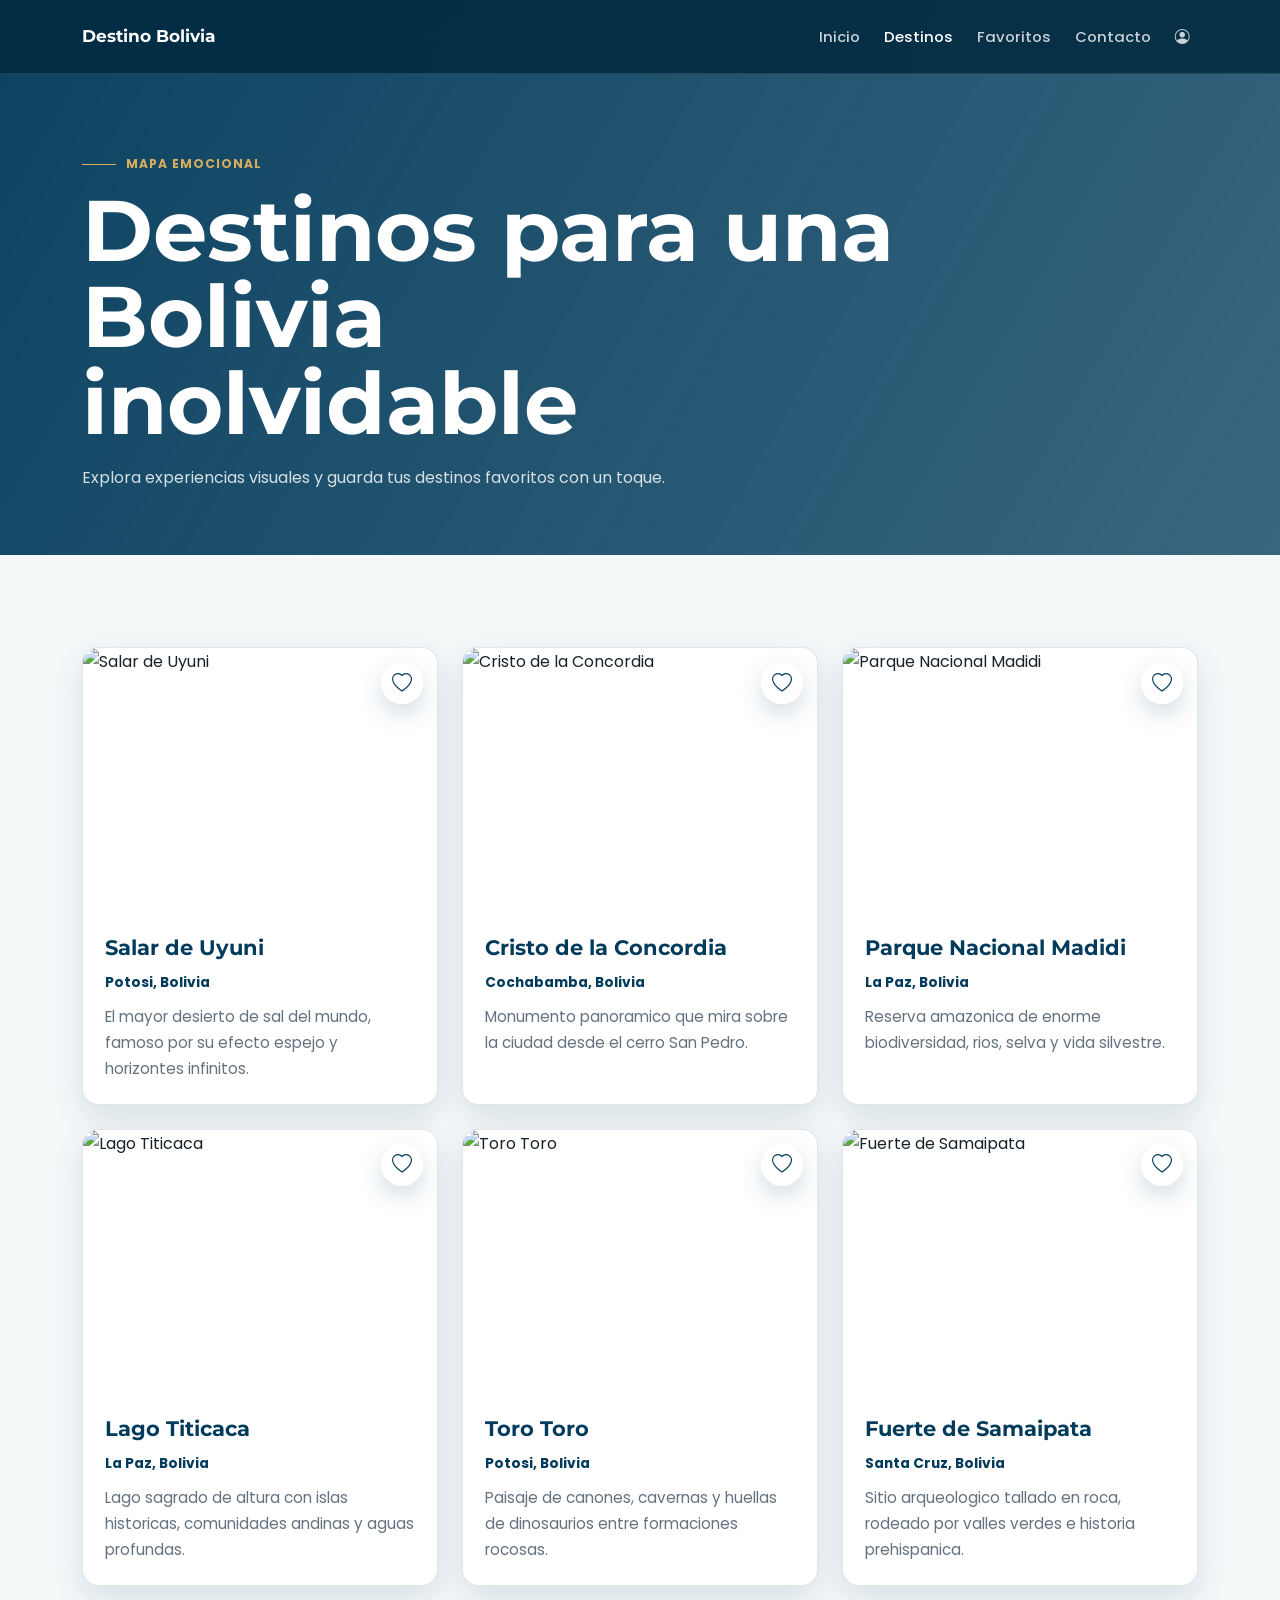
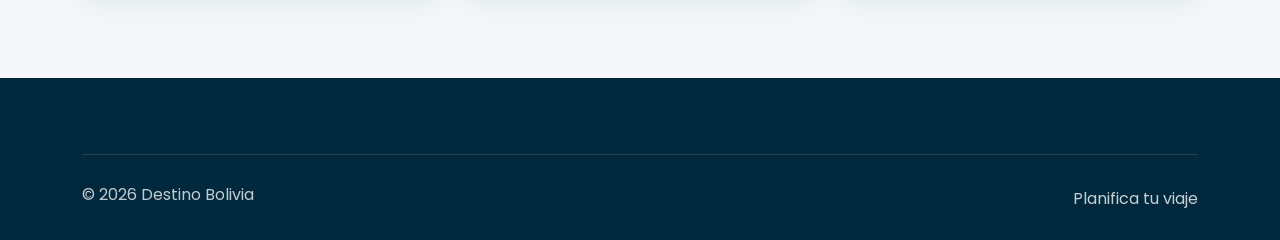
==== destinos.html @ abcbc20e "segundo comit" ====
<!DOCTYPE html>
<html lang="es">
<head>
  <meta charset="UTF-8">
  <meta name="viewport" content="width=device-width, initial-scale=1.0">
  <meta name="description" content="Grid responsive de destinos turisticos en Bolivia.">
  <title>Destinos | Destino Bolivia</title>
  <link rel="preconnect" href="https://fonts.googleapis.com">
  <link rel="preconnect" href="https://fonts.gstatic.com" crossorigin>
  <link href="https://fonts.googleapis.com/css2?family=Montserrat:wght@500;600;700&family=Poppins:wght@300;400;500;600;700&display=swap" rel="stylesheet">
  <link href="https://cdn.jsdelivr.net/npm/bootstrap@5.3.3/dist/css/bootstrap.min.css" rel="stylesheet">
  <link href="https://cdn.jsdelivr.net/npm/bootstrap-icons@1.11.3/font/bootstrap-icons.min.css" rel="stylesheet">
  <link rel="stylesheet" href="css/style.css">
  <link rel="stylesheet" href="css/animations.css">
  <link rel="stylesheet" href="css/responsive.css">
</head>
<body>
  <header class="site-header">
    <nav class="navbar navbar-expand-lg navbar-dark site-nav fixed-top" data-bs-theme="dark">
      <div class="container">
        <a class="navbar-brand site-nav__brand" href="index.html">Destino Bolivia</a>
        <button class="navbar-toggler site-nav__toggle" type="button" data-bs-toggle="collapse" data-bs-target="#mainNavbar" aria-controls="mainNavbar" aria-expanded="false" aria-label="Abrir navegacion">
          <span class="navbar-toggler-icon"></span>
        </button>
        <div class="collapse navbar-collapse site-nav__menu" id="mainNavbar">
          <ul class="navbar-nav ms-auto align-items-lg-center gap-lg-2">
            <li class="nav-item"><a class="nav-link" href="index.html">Inicio</a></li>
            <li class="nav-item"><a class="nav-link" href="destinos.html">Destinos</a></li>
            <li class="nav-item"><a class="nav-link" href="favoritos.html">Favoritos</a></li>
            <li class="nav-item"><a class="nav-link" href="contacto.html">Contacto</a></li>
            <li class="nav-item">
              <button class="nav-link nav-user-button js-login-trigger" type="button" data-bs-toggle="modal" data-bs-target="#loginModal" aria-label="Iniciar sesion">
                <i class="bi bi-person-circle" aria-hidden="true"></i>
              </button>
            </li>
          </ul>
        </div>
      </div>
    </nav>
  </header>

  <main>
    <section class="page-hero page-hero--destinations">
      <div class="container">
        <span class="section-kicker">Mapa emocional</span>
        <h1 class="page-hero__title">Destinos para una Bolivia inolvidable</h1>
        <p class="page-hero__text">Explora experiencias visuales y guarda tus destinos favoritos con un toque.</p>
      </div>
    </section>

    <section class="section section--soft">
      <div class="container">
        <div class="row g-4">
          <div class="col-12 col-sm-6 col-xl-4">
            <article class="destination-card" data-destination-id="salar-uyuni">
              <button class="btn-icon js-favorite" type="button" data-destination-id="salar-uyuni" data-destination-name="Salar de Uyuni" aria-label="Agregar Salar de Uyuni a favoritos" aria-pressed="false">
                <i class="bi bi-heart" aria-hidden="true"></i>
              </button>
              <img class="destination-card__image" src="https://images.unsplash.com/photo-1547234935-80c7145ec969?auto=format&fit=crop&w=900&q=80" alt="Salar de Uyuni">
              <div class="destination-card__body">
                <h2 class="destination-card__title">Salar de Uyuni</h2>
                <p class="destination-card__location">Potosi, Bolivia</p>
                <p class="destination-card__text">El mayor desierto de sal del mundo, famoso por su efecto espejo y horizontes infinitos.</p>
              </div>
            </article>
          </div>

          <div class="col-12 col-sm-6 col-xl-4">
            <article class="destination-card" data-destination-id="cristo-concordia">
              <button class="btn-icon js-favorite" type="button" data-destination-id="cristo-concordia" data-destination-name="Cristo de la Concordia" aria-label="Agregar Cristo de la Concordia a favoritos" aria-pressed="false">
                <i class="bi bi-heart" aria-hidden="true"></i>
              </button>
              <img class="destination-card__image" src="https://images.unsplash.com/photo-1599930113854-d6d7fd521f10?auto=format&fit=crop&w=900&q=80" alt="Cristo de la Concordia">
              <div class="destination-card__body">
                <h2 class="destination-card__title">Cristo de la Concordia</h2>
                <p class="destination-card__location">Cochabamba, Bolivia</p>
                <p class="destination-card__text">Monumento panoramico que mira sobre la ciudad desde el cerro San Pedro.</p>
              </div>
            </article>
          </div>

          <div class="col-12 col-sm-6 col-xl-4">
            <article class="destination-card" data-destination-id="parque-madidi">
              <button class="btn-icon js-favorite" type="button" data-destination-id="parque-madidi" data-destination-name="Parque Nacional Madidi" aria-label="Agregar Parque Nacional Madidi a favoritos" aria-pressed="false">
                <i class="bi bi-heart" aria-hidden="true"></i>
              </button>
              <img class="destination-card__image" src="https://images.unsplash.com/photo-1441974231531-c6227db76b6e?auto=format&fit=crop&w=900&q=80" alt="Parque Nacional Madidi">
              <div class="destination-card__body">
                <h2 class="destination-card__title">Parque Nacional Madidi</h2>
                <p class="destination-card__location">La Paz, Bolivia</p>
                <p class="destination-card__text">Reserva amazonica de enorme biodiversidad, rios, selva y vida silvestre.</p>
              </div>
            </article>
          </div>

          <div class="col-12 col-sm-6 col-xl-4">
            <article class="destination-card" data-destination-id="lago-titicaca">
              <button class="btn-icon js-favorite" type="button" data-destination-id="lago-titicaca" data-destination-name="Lago Titicaca" aria-label="Agregar Lago Titicaca a favoritos" aria-pressed="false">
                <i class="bi bi-heart" aria-hidden="true"></i>
              </button>
              <img class="destination-card__image" src="https://images.unsplash.com/photo-1580619305218-8423a7ef79b4?auto=format&fit=crop&w=900&q=80" alt="Lago Titicaca">
              <div class="destination-card__body">
                <h2 class="destination-card__title">Lago Titicaca</h2>
                <p class="destination-card__location">La Paz, Bolivia</p>
                <p class="destination-card__text">Lago sagrado de altura con islas historicas, comunidades andinas y aguas profundas.</p>
              </div>
            </article>
          </div>

          <div class="col-12 col-sm-6 col-xl-4">
            <article class="destination-card" data-destination-id="toro-toro">
              <button class="btn-icon js-favorite" type="button" data-destination-id="toro-toro" data-destination-name="Toro Toro" aria-label="Agregar Toro Toro a favoritos" aria-pressed="false">
                <i class="bi bi-heart" aria-hidden="true"></i>
              </button>
              <img class="destination-card__image" src="https://images.unsplash.com/photo-1500534314209-a25ddb2bd429?auto=format&fit=crop&w=900&q=80" alt="Toro Toro">
              <div class="destination-card__body">
                <h2 class="destination-card__title">Toro Toro</h2>
                <p class="destination-card__location">Potosi, Bolivia</p>
                <p class="destination-card__text">Paisaje de canones, cavernas y huellas de dinosaurios entre formaciones rocosas.</p>
              </div>
            </article>
          </div>

          <div class="col-12 col-sm-6 col-xl-4">
            <article class="destination-card" data-destination-id="fuerte-samaipata">
              <button class="btn-icon js-favorite" type="button" data-destination-id="fuerte-samaipata" data-destination-name="Fuerte de Samaipata" aria-label="Agregar Fuerte de Samaipata a favoritos" aria-pressed="false">
                <i class="bi bi-heart" aria-hidden="true"></i>
              </button>
              <img class="destination-card__image" src="https://images.unsplash.com/photo-1519681393784-d120267933ba?auto=format&fit=crop&w=900&q=80" alt="Fuerte de Samaipata">
              <div class="destination-card__body">
                <h2 class="destination-card__title">Fuerte de Samaipata</h2>
                <p class="destination-card__location">Santa Cruz, Bolivia</p>
                <p class="destination-card__text">Sitio arqueologico tallado en roca, rodeado por valles verdes e historia prehispanica.</p>
              </div>
            </article>
          </div>
        </div>
      </div>
    </section>

  </main>

  <div class="modal fade" id="loginModal" tabindex="-1" aria-labelledby="loginModalLabel" aria-hidden="true">
    <div class="modal-dialog modal-dialog-centered">
      <div class="modal-content">
        <div class="modal-header">
          <h2 class="modal-title fs-5" id="loginModalLabel">Iniciar Sesión</h2>
          <button type="button" class="btn-close" data-bs-dismiss="modal" aria-label="Cerrar"></button>
        </div>
        <form class="modal-body">
          <div class="mb-3">
            <label class="form-label" for="loginUserDestinos">Nombre de usuario</label>
            <input class="form-control" type="text" id="loginUserDestinos" name="usuario" autocomplete="username" required>
          </div>
          <div>
            <label class="form-label" for="loginPasswordDestinos">Contraseña</label>
            <input class="form-control" type="password" id="loginPasswordDestinos" name="password" autocomplete="current-password" required>
          </div>
        </form>
        <div class="modal-footer">
          <button type="button" class="btn btn-outline-brand" data-bs-dismiss="modal">Cancelar</button>
          <button type="button" class="btn btn-brand" data-bs-dismiss="modal">Ingresar</button>
        </div>
      </div>
    </div>
  </div>

  <footer class="site-footer">
    <div class="container">
      <div class="site-footer__bottom">
        <span>&copy; 2026 Destino Bolivia</span>
        <a href="contacto.html">Planifica tu viaje</a>
      </div>
    </div>
  </footer>

  <script src="https://cdn.jsdelivr.net/npm/bootstrap@5.3.3/dist/js/bootstrap.bundle.min.js"></script>
  <script src="js/data.js"></script>
  <script src="js/app.js"></script>
  <script src="js/favoritos.js"></script>
</body>
</html>
---- css/style.css ----
:root {
  --color-primary: #023b5b;
  --color-primary-dark: #01283d;
  --color-turquoise: #62d6cf;
  --color-gold: #d7ad5d;
  --color-white: #ffffff;
  --color-ink: #18222b;
  --color-muted: #64727f;
  --color-soft: #f4f8f9;
  --color-border: rgba(2, 59, 91, 0.12);
  --font-body: "Poppins", sans-serif;
  --font-heading: "Montserrat", sans-serif;
  --shadow-soft: 0 18px 50px rgba(2, 59, 91, 0.14);
  --shadow-card: 0 12px 32px rgba(2, 59, 91, 0.12);
  --radius-sm: 8px;
  --radius-md: 16px;
  --radius-lg: 28px;
  --nav-height: 74px;
}

* {
  box-sizing: border-box;
}

html {
  scroll-behavior: smooth;
}

body {
  margin: 0;
  overflow-x: hidden;
  background: var(--color-white);
  color: var(--color-ink);
  font-family: var(--font-body);
  line-height: 1.7;
}

img {
  display: block;
  max-width: 100%;
}

a {
  color: inherit;
  text-decoration: none;
}

::selection {
  background: var(--color-turquoise);
  color: var(--color-primary-dark);
}

.section {
  padding: 72px 0;
}

.section--soft {
  background: var(--color-soft);
}

.section--gallery {
  background: linear-gradient(180deg, var(--color-white), #edf6f6);
}

.section__header {
  max-width: 760px;
  margin-bottom: 32px;
}

.section__title {
  margin: 0;
  color: var(--color-primary);
  font-family: var(--font-heading);
  font-size: clamp(2rem, 7vw, 4rem);
  font-weight: 700;
  line-height: 1.08;
}

.section__lead {
  margin: 16px 0 0;
  color: var(--color-muted);
  font-size: 1rem;
}

.section-kicker {
  display: inline-flex;
  align-items: center;
  gap: 10px;
  margin-bottom: 12px;
  color: var(--color-gold);
  font-size: 0.76rem;
  font-weight: 700;
  letter-spacing: 0.08em;
  text-transform: uppercase;
}

.section-kicker::before {
  width: 34px;
  height: 1px;
  background: currentColor;
  content: "";
}

.min-vh-60 {
  min-height: 60vh;
}

/* Navigation */
.site-nav {
  min-height: var(--nav-height);
  background: rgba(1, 40, 61, 0.82);
  border-bottom: 1px solid rgba(255, 255, 255, 0.12);
  backdrop-filter: blur(18px);
}

.site-nav__brand,
.site-footer__brand {
  color: var(--color-white);
  font-family: var(--font-heading);
  font-weight: 700;
}

.site-nav__brand {
  font-size: 1.05rem;
}

.site-nav .nav-link {
  color: rgba(255, 255, 255, 0.78);
  font-size: 0.93rem;
  font-weight: 500;
}

.site-nav .nav-link:hover,
.site-nav .nav-link.active {
  color: var(--color-white);
}

.site-nav--scrolled {
  background: rgba(1, 40, 61, 0.94);
  box-shadow: 0 10px 34px rgba(1, 40, 61, 0.22);
}

.site-nav__toggle {
  border-color: rgba(255, 255, 255, 0.28);
}

/* Buttons */
.btn {
  min-height: 44px;
  border-radius: 999px;
  font-weight: 700;
}

.btn-brand {
  border: 1px solid var(--color-turquoise);
  background: var(--color-turquoise);
  color: var(--color-primary-dark);
  box-shadow: 0 12px 28px rgba(98, 214, 207, 0.28);
}

.btn-brand:hover {
  border-color: var(--color-gold);
  background: var(--color-gold);
  color: var(--color-primary-dark);
}

.btn-glass {
  border: 1px solid rgba(255, 255, 255, 0.36);
  background: rgba(255, 255, 255, 0.12);
  color: var(--color-white);
  backdrop-filter: blur(12px);
}

.btn-glass:hover {
  background: rgba(255, 255, 255, 0.22);
  color: var(--color-white);
}

.btn-outline-brand {
  border: 1px solid var(--color-primary);
  color: var(--color-primary);
}

.btn-outline-brand:hover {
  background: var(--color-primary);
  color: var(--color-white);
}

.nav-user-button {
  display: inline-flex;
  align-items: center;
  justify-content: center;
  border: 0;
  background: transparent;
  font-size: 1.35rem;
}

.nav-user-button i {
  pointer-events: none;
}

.btn-icon {
  position: absolute;
  top: 14px;
  right: 14px;
  z-index: 2;
  display: grid;
  place-items: center;
  width: 42px;
  height: 42px;
  padding: 0;
  border: 0;
  border-radius: 50%;
  background: rgba(255, 255, 255, 0.92);
  color: var(--color-primary);
  box-shadow: 0 10px 24px rgba(2, 59, 91, 0.18);
  font-size: 1.25rem;
  line-height: 1;
  backdrop-filter: blur(10px);
}

.btn-icon.is-active {
  color: #d9273e;
}

.btn-icon i {
  pointer-events: none;
}

/* Hero */
.hero {
  position: relative;
  min-height: 100svh;
  display: grid;
  align-items: center;
  padding: calc(var(--nav-height) + 48px) 0 56px;
  color: var(--color-white);
  isolation: isolate;
}

.hero__media,
.hero__overlay {
  position: absolute;
  inset: 0;
  z-index: -2;
}

.hero__media {
  background-image: url("https://images.unsplash.com/photo-1547234935-80c7145ec969?auto=format&fit=crop&w=1800&q=80");
  background-position: center;
  background-size: cover;
}

.hero__overlay {
  z-index: -1;
  background:
    linear-gradient(90deg, rgba(1, 32, 48, 0.9) 0%, rgba(1, 32, 48, 0.58) 48%, rgba(1, 32, 48, 0.2) 100%),
    linear-gradient(180deg, rgba(1, 32, 48, 0.38), rgba(1, 32, 48, 0.7));
}

.hero__content {
  max-width: 820px;
}

.hero__title {
  margin: 0;
  font-family: var(--font-heading);
  font-size: clamp(2.7rem, 13vw, 6.8rem);
  font-weight: 700;
  line-height: 0.98;
}

.hero__text {
  max-width: 650px;
  margin: 24px 0 0;
  color: rgba(255, 255, 255, 0.82);
  font-size: clamp(1rem, 3.5vw, 1.2rem);
}

.hero__actions {
  display: flex;
  flex-wrap: wrap;
  gap: 12px;
  margin-top: 32px;
}

/* Cards */
.destination-card {
  position: relative;
  height: 100%;
  overflow: hidden;
  border: 1px solid var(--color-border);
  border-radius: var(--radius-md);
  background: var(--color-white);
  box-shadow: var(--shadow-card);
}

.destination-card__image {
  width: 100%;
  aspect-ratio: 4 / 3;
  object-fit: cover;
}

.destination-card__body {
  padding: 22px;
}

.destination-card__header {
  display: flex;
  align-items: flex-start;
  justify-content: space-between;
  gap: 14px;
}

.destination-card__tag {
  color: var(--color-gold);
  font-size: 0.76rem;
  font-weight: 700;
  text-transform: uppercase;
}

.destination-card__title {
  margin: 0 0 10px;
  color: var(--color-primary);
  font-family: var(--font-heading);
  font-size: 1.3rem;
  font-weight: 700;
}

.destination-card__location {
  margin: 0 0 10px;
  color: var(--color-primary);
  font-size: 0.86rem;
  font-weight: 700;
}

.destination-card__text {
  margin: 0;
  color: var(--color-muted);
  font-size: 0.95rem;
}

.destination-card__link {
  display: inline-flex;
  margin-top: 18px;
  color: var(--color-primary);
  font-weight: 700;
}

.destination-card__actions {
  display: flex;
  align-items: center;
  justify-content: space-between;
  gap: 12px;
  margin-top: 20px;
}

/* Informative blocks */
.glass-panel {
  border: 1px solid rgba(255, 255, 255, 0.48);
  background: rgba(255, 255, 255, 0.72);
  box-shadow: var(--shadow-soft);
  backdrop-filter: blur(18px);
}

.info-band {
  display: grid;
  gap: 28px;
  padding: 28px;
  border-radius: var(--radius-lg);
  background: var(--color-primary);
  color: var(--color-white);
  box-shadow: var(--shadow-soft);
}

.info-band .section__title,
.info-band .section__lead {
  color: var(--color-white);
}

.info-band__stats {
  display: grid;
  grid-template-columns: repeat(3, 1fr);
  gap: 12px;
}

.stat-item {
  min-width: 0;
  padding: 18px 12px;
  border: 1px solid rgba(255, 255, 255, 0.16);
  border-radius: var(--radius-sm);
  background: rgba(255, 255, 255, 0.08);
  text-align: center;
}

.stat-item strong {
  display: block;
  color: var(--color-turquoise);
  font-family: var(--font-heading);
  font-size: 1.7rem;
  line-height: 1;
}

.stat-item span {
  color: rgba(255, 255, 255, 0.78);
  font-size: 0.78rem;
}

.gallery-grid {
  display: grid;
  grid-template-columns: 1fr;
  gap: 14px;
}

.gallery-grid__item {
  width: 100%;
  min-height: 230px;
  border-radius: var(--radius-md);
  object-fit: cover;
  box-shadow: var(--shadow-card);
}

/* Inner pages */
.page-hero {
  padding: calc(var(--nav-height) + 72px) 0 64px;
  background:
    linear-gradient(120deg, rgba(2, 59, 91, 0.96), rgba(2, 59, 91, 0.78)),
    url("https://images.unsplash.com/photo-1544735716-392fe2489ffa?auto=format&fit=crop&w=1800&q=80") center / cover;
  color: var(--color-white);
}

.page-hero--compact {
  padding-bottom: 48px;
}

.page-hero__title {
  max-width: 820px;
  margin: 0;
  font-family: var(--font-heading);
  font-size: clamp(2.2rem, 10vw, 5.4rem);
  font-weight: 700;
  line-height: 1;
}

.page-hero__text {
  max-width: 680px;
  margin: 18px 0 0;
  color: rgba(255, 255, 255, 0.82);
}

.destinations-toolbar {
  display: flex;
  flex-direction: column;
  gap: 14px;
  justify-content: space-between;
  margin-bottom: 28px;
  padding: 18px;
  border-radius: var(--radius-md);
  color: var(--color-primary);
  font-weight: 700;
}

.detail-hero {
  position: relative;
  min-height: 72svh;
  display: grid;
  align-items: end;
  padding: calc(var(--nav-height) + 72px) 0 56px;
  color: var(--color-white);
  isolation: isolate;
}

.detail-hero__image {
  position: absolute;
  inset: 0;
  z-index: -2;
  background: url("https://images.unsplash.com/photo-1547234935-80c7145ec969?auto=format&fit=crop&w=1800&q=80") center / cover;
}

.detail-hero::after {
  position: absolute;
  inset: 0;
  z-index: -1;
  background: linear-gradient(180deg, rgba(1, 32, 48, 0.24), rgba(1, 32, 48, 0.92));
  content: "";
}

.detail-hero h1 {
  max-width: 800px;
  margin: 0;
  font-family: var(--font-heading);
  font-size: clamp(3rem, 13vw, 7rem);
  font-weight: 700;
  line-height: 0.95;
}

.detail-hero p {
  max-width: 620px;
  margin: 18px 0 0;
  color: rgba(255, 255, 255, 0.84);
}

.detail-gallery {
  display: grid;
  gap: 14px;
}

.detail-gallery__main,
.detail-gallery__thumbs img {
  width: 100%;
  border-radius: var(--radius-md);
  object-fit: cover;
  box-shadow: var(--shadow-card);
}

.detail-gallery__main {
  aspect-ratio: 4 / 3;
}

.detail-gallery__thumbs {
  display: grid;
  grid-template-columns: repeat(3, 1fr);
  gap: 10px;
}

.detail-gallery__thumbs img {
  aspect-ratio: 1 / 1;
}

.content-block,
.comments-shell,
.booking-card {
  margin-top: 28px;
  padding: 24px;
  border: 1px solid var(--color-border);
  border-radius: var(--radius-md);
  background: var(--color-white);
  box-shadow: var(--shadow-card);
}

.content-block h2,
.comments-shell h2,
.booking-card h2,
.favorites-shell h2 {
  color: var(--color-primary);
  font-family: var(--font-heading);
  font-weight: 700;
}

.feature-list {
  display: grid;
  gap: 14px;
  margin-top: 22px;
}

.feature-list__item {
  padding: 16px;
  border-radius: var(--radius-sm);
  background: var(--color-soft);
}

.feature-list__item strong,
.feature-list__item span {
  display: block;
}

.feature-list__item span,
.comments-shell__empty p,
.booking-card p,
.booking-card li {
  color: var(--color-muted);
}

.booking-card {
  position: sticky;
  top: calc(var(--nav-height) + 22px);
  margin-top: 0;
}

.booking-card ul {
  display: grid;
  gap: 10px;
  margin: 22px 0;
  padding-left: 20px;
}

.favorites-shell {
  display: grid;
  place-items: center;
  max-width: 820px;
  margin: 0 auto;
  padding: 44px 22px;
  border-radius: var(--radius-lg);
  text-align: center;
}

.favorites-shell__icon {
  display: grid;
  place-items: center;
  width: 70px;
  height: 70px;
  margin-bottom: 18px;
  border-radius: 50%;
  background: var(--color-primary);
  color: var(--color-turquoise);
  font-size: 2rem;
}

.favorites-shell p {
  max-width: 560px;
  color: var(--color-muted);
}

.favorites-list {
  display: grid;
  grid-template-columns: repeat(auto-fit, minmax(240px, 1fr));
  gap: 22px;
  width: 100%;
}

.favorite-card .btn {
  margin-top: 18px;
}

.contact-page {
  min-height: 100svh;
  display: grid;
  align-items: center;
  padding: calc(var(--nav-height) + 48px) 0 64px;
  background:
    linear-gradient(120deg, rgba(2, 59, 91, 0.96), rgba(2, 59, 91, 0.62)),
    url("https://images.unsplash.com/photo-1530789253388-582c481c54b0?auto=format&fit=crop&w=1800&q=80") center / cover;
}

.contact-page__intro {
  color: var(--color-white);
}

.contact-page__intro h1 {
  margin: 0;
  font-family: var(--font-heading);
  font-size: clamp(2.4rem, 11vw, 5.2rem);
  font-weight: 700;
  line-height: 1;
}

.contact-page__intro p {
  margin: 20px 0 0;
  color: rgba(255, 255, 255, 0.82);
}

.contact-page__meta {
  display: grid;
  gap: 8px;
  margin-top: 28px;
  color: rgba(255, 255, 255, 0.86);
  font-weight: 600;
}

.contact-form {
  padding: 22px;
  border-radius: var(--radius-md);
}

.contact-form .form-control,
.contact-form .form-select {
  min-height: 50px;
  border: 1px solid rgba(2, 59, 91, 0.14);
  border-radius: var(--radius-sm);
  color: var(--color-ink);
}

.contact-form .form-control:focus,
.contact-form .form-select:focus {
  border-color: var(--color-turquoise);
  box-shadow: 0 0 0 0.25rem rgba(98, 214, 207, 0.22);
}

.contact-form__status {
  min-height: 24px;
  margin: 16px 0 0;
  color: var(--color-primary);
  font-weight: 700;
}

/* Footer */
.site-footer {
  padding: 44px 0 28px;
  background: var(--color-primary-dark);
  color: rgba(255, 255, 255, 0.76);
}

.site-footer__grid {
  display: grid;
  gap: 28px;
}

.site-footer h3 {
  color: var(--color-white);
  font-family: var(--font-heading);
  font-size: 1rem;
}

.site-footer a {
  display: block;
  margin-top: 8px;
  color: rgba(255, 255, 255, 0.78);
}

.site-footer a:hover {
  color: var(--color-turquoise);
}

.site-footer__bottom {
  display: flex;
  flex-direction: column;
  gap: 8px;
  margin-top: 32px;
  padding-top: 22px;
  border-top: 1px solid rgba(255, 255, 255, 0.12);
}
---- css/animations.css ----
.btn,
.destination-card,
.destination-card__image,
.gallery-grid__item,
.site-nav .nav-link,
.js-favorite,
.js-remove-favorite {
  transition: transform 220ms ease, box-shadow 220ms ease, background-color 220ms ease, color 220ms ease, border-color 220ms ease, opacity 220ms ease;
}

.destination-card--interactive:hover,
.destination-card:hover {
  transform: translateY(-6px);
  box-shadow: 0 20px 52px rgba(2, 59, 91, 0.18);
}

.destination-card:hover .destination-card__image {
  transform: scale(1.035);
}

.btn:hover {
  transform: translateY(-2px);
}

.js-favorite:hover,
.js-remove-favorite:hover {
  transform: scale(1.12);
}

.js-favorite.is-active {
  animation: heartBeat 400ms ease;
}

@keyframes heartBeat {
  0%, 100% {
    transform: scale(1);
  }
  25% {
    transform: scale(1.15);
  }
  50% {
    transform: scale(1.05);
  }
}

.gallery-grid__item:hover {
  transform: translateY(-4px);
}

.reveal-up {
  animation: revealUp 760ms ease both;
}

@keyframes revealUp {
  from {
    transform: translateY(22px);
    opacity: 0;
  }

  to {
    transform: translateY(0);
    opacity: 1;
  }
}

@media (prefers-reduced-motion: reduce) {
  *,
  *::before,
  *::after {
    animation-duration: 0.01ms !important;
    animation-iteration-count: 1 !important;
    scroll-behavior: auto !important;
    transition-duration: 0.01ms !important;
  }
}
---- css/responsive.css ----
@media (min-width: 576px) {
  .destinations-toolbar,
  .site-footer__bottom {
    flex-direction: row;
    align-items: center;
    justify-content: space-between;
  }

  .gallery-grid {
    grid-template-columns: repeat(2, 1fr);
  }

  .gallery-grid__item--wide {
    grid-column: span 2;
  }
}

@media (min-width: 768px) {
  .section {
    padding: 92px 0;
  }

  .info-band {
    grid-template-columns: 1.35fr 1fr;
    align-items: center;
    padding: 42px;
  }

  .site-footer__grid {
    grid-template-columns: 1.5fr 1fr 1fr;
  }

  .contact-form {
    padding: 34px;
  }
}

@media (min-width: 992px) {
  .site-nav__menu {
    padding: 0;
    background: transparent;
  }

  .gallery-grid {
    grid-template-columns: 1.1fr 1fr 1fr;
    grid-auto-rows: 230px;
  }

  .gallery-grid__item {
    height: 100%;
    min-height: 0;
  }

  .gallery-grid__item--tall {
    grid-row: span 2;
  }

  .gallery-grid__item--wide {
    grid-column: span 2;
  }
}

@media (max-width: 991.98px) {
  .site-nav__menu {
    margin-top: 14px;
    padding: 14px;
    border: 1px solid rgba(255, 255, 255, 0.12);
    border-radius: 16px;
    background: rgba(1, 40, 61, 0.95);
  }

  .site-nav .nav-link {
    padding: 10px 0;
  }

  .booking-card {
    position: static;
  }
}

@media (max-width: 575.98px) {
  :root {
    --nav-height: 68px;
  }

  .hero__actions .btn {
    width: 100%;
  }

  .info-band__stats {
    grid-template-columns: 1fr;
  }

  .detail-gallery__thumbs {
    grid-template-columns: 1fr;
  }

  .detail-gallery__thumbs img {
    aspect-ratio: 16 / 9;
  }
}
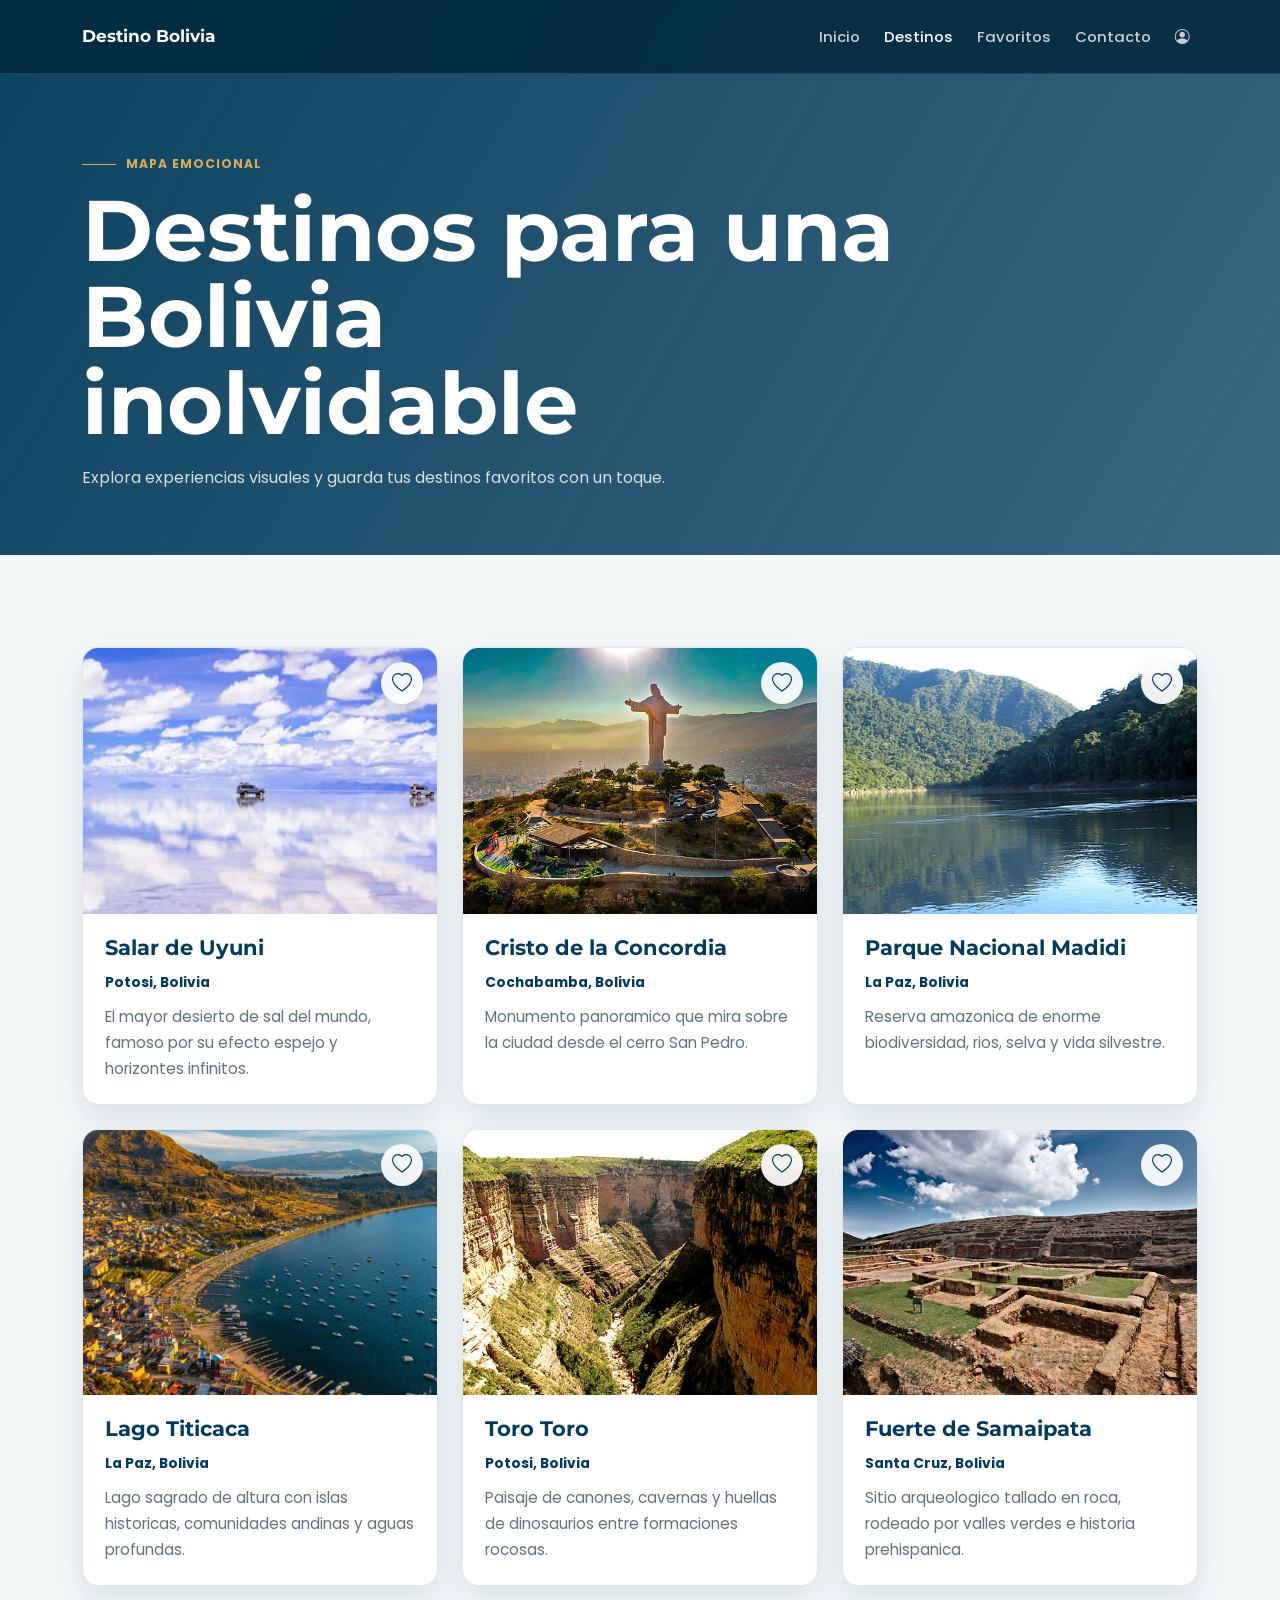
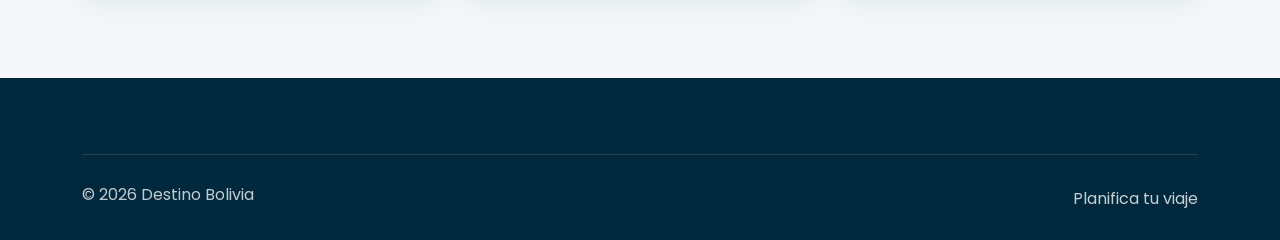
==== commit 9269ba53: "imagenes de destinos turísticos de Bolivia" ====
--- a/destinos.html
+++ b/destinos.html
@@ -56,7 +56,7 @@
               <button class="btn-icon js-favorite" type="button" data-destination-id="salar-uyuni" data-destination-name="Salar de Uyuni" aria-label="Agregar Salar de Uyuni a favoritos" aria-pressed="false">
                 <i class="bi bi-heart" aria-hidden="true"></i>
               </button>
-              <img class="destination-card__image" src="https://images.unsplash.com/photo-1547234935-80c7145ec969?auto=format&fit=crop&w=900&q=80" alt="Salar de Uyuni">
+              <img class="destination-card__image" src="img/destinos/salar-de-uyuni.jpg" alt="Salar de Uyuni">
               <div class="destination-card__body">
                 <h2 class="destination-card__title">Salar de Uyuni</h2>
                 <p class="destination-card__location">Potosi, Bolivia</p>
@@ -70,7 +70,7 @@
               <button class="btn-icon js-favorite" type="button" data-destination-id="cristo-concordia" data-destination-name="Cristo de la Concordia" aria-label="Agregar Cristo de la Concordia a favoritos" aria-pressed="false">
                 <i class="bi bi-heart" aria-hidden="true"></i>
               </button>
-              <img class="destination-card__image" src="https://images.unsplash.com/photo-1599930113854-d6d7fd521f10?auto=format&fit=crop&w=900&q=80" alt="Cristo de la Concordia">
+              <img class="destination-card__image" src="img/destinos/cristo-de-la-concordia.jpg" alt="Cristo de la Concordia">
               <div class="destination-card__body">
                 <h2 class="destination-card__title">Cristo de la Concordia</h2>
                 <p class="destination-card__location">Cochabamba, Bolivia</p>
@@ -84,7 +84,7 @@
               <button class="btn-icon js-favorite" type="button" data-destination-id="parque-madidi" data-destination-name="Parque Nacional Madidi" aria-label="Agregar Parque Nacional Madidi a favoritos" aria-pressed="false">
                 <i class="bi bi-heart" aria-hidden="true"></i>
               </button>
-              <img class="destination-card__image" src="https://images.unsplash.com/photo-1441974231531-c6227db76b6e?auto=format&fit=crop&w=900&q=80" alt="Parque Nacional Madidi">
+              <img class="destination-card__image" src="img/destinos/parque-nacional-madidi.jpg" alt="Parque Nacional Madidi">
               <div class="destination-card__body">
                 <h2 class="destination-card__title">Parque Nacional Madidi</h2>
                 <p class="destination-card__location">La Paz, Bolivia</p>
@@ -98,7 +98,7 @@
               <button class="btn-icon js-favorite" type="button" data-destination-id="lago-titicaca" data-destination-name="Lago Titicaca" aria-label="Agregar Lago Titicaca a favoritos" aria-pressed="false">
                 <i class="bi bi-heart" aria-hidden="true"></i>
               </button>
-              <img class="destination-card__image" src="https://images.unsplash.com/photo-1580619305218-8423a7ef79b4?auto=format&fit=crop&w=900&q=80" alt="Lago Titicaca">
+              <img class="destination-card__image" src="img/destinos/lago-titicaca.jpg" alt="Lago Titicaca">
               <div class="destination-card__body">
                 <h2 class="destination-card__title">Lago Titicaca</h2>
                 <p class="destination-card__location">La Paz, Bolivia</p>
@@ -112,7 +112,7 @@
               <button class="btn-icon js-favorite" type="button" data-destination-id="toro-toro" data-destination-name="Toro Toro" aria-label="Agregar Toro Toro a favoritos" aria-pressed="false">
                 <i class="bi bi-heart" aria-hidden="true"></i>
               </button>
-              <img class="destination-card__image" src="https://images.unsplash.com/photo-1500534314209-a25ddb2bd429?auto=format&fit=crop&w=900&q=80" alt="Toro Toro">
+              <img class="destination-card__image" src="img/destinos/toro-toro.jpg" alt="Toro Toro">
               <div class="destination-card__body">
                 <h2 class="destination-card__title">Toro Toro</h2>
                 <p class="destination-card__location">Potosi, Bolivia</p>
@@ -126,7 +126,7 @@
               <button class="btn-icon js-favorite" type="button" data-destination-id="fuerte-samaipata" data-destination-name="Fuerte de Samaipata" aria-label="Agregar Fuerte de Samaipata a favoritos" aria-pressed="false">
                 <i class="bi bi-heart" aria-hidden="true"></i>
               </button>
-              <img class="destination-card__image" src="https://images.unsplash.com/photo-1519681393784-d120267933ba?auto=format&fit=crop&w=900&q=80" alt="Fuerte de Samaipata">
+              <img class="destination-card__image" src="img/destinos/fuerte-de-samaipata.jpg" alt="Fuerte de Samaipata">
               <div class="destination-card__body">
                 <h2 class="destination-card__title">Fuerte de Samaipata</h2>
                 <p class="destination-card__location">Santa Cruz, Bolivia</p>
